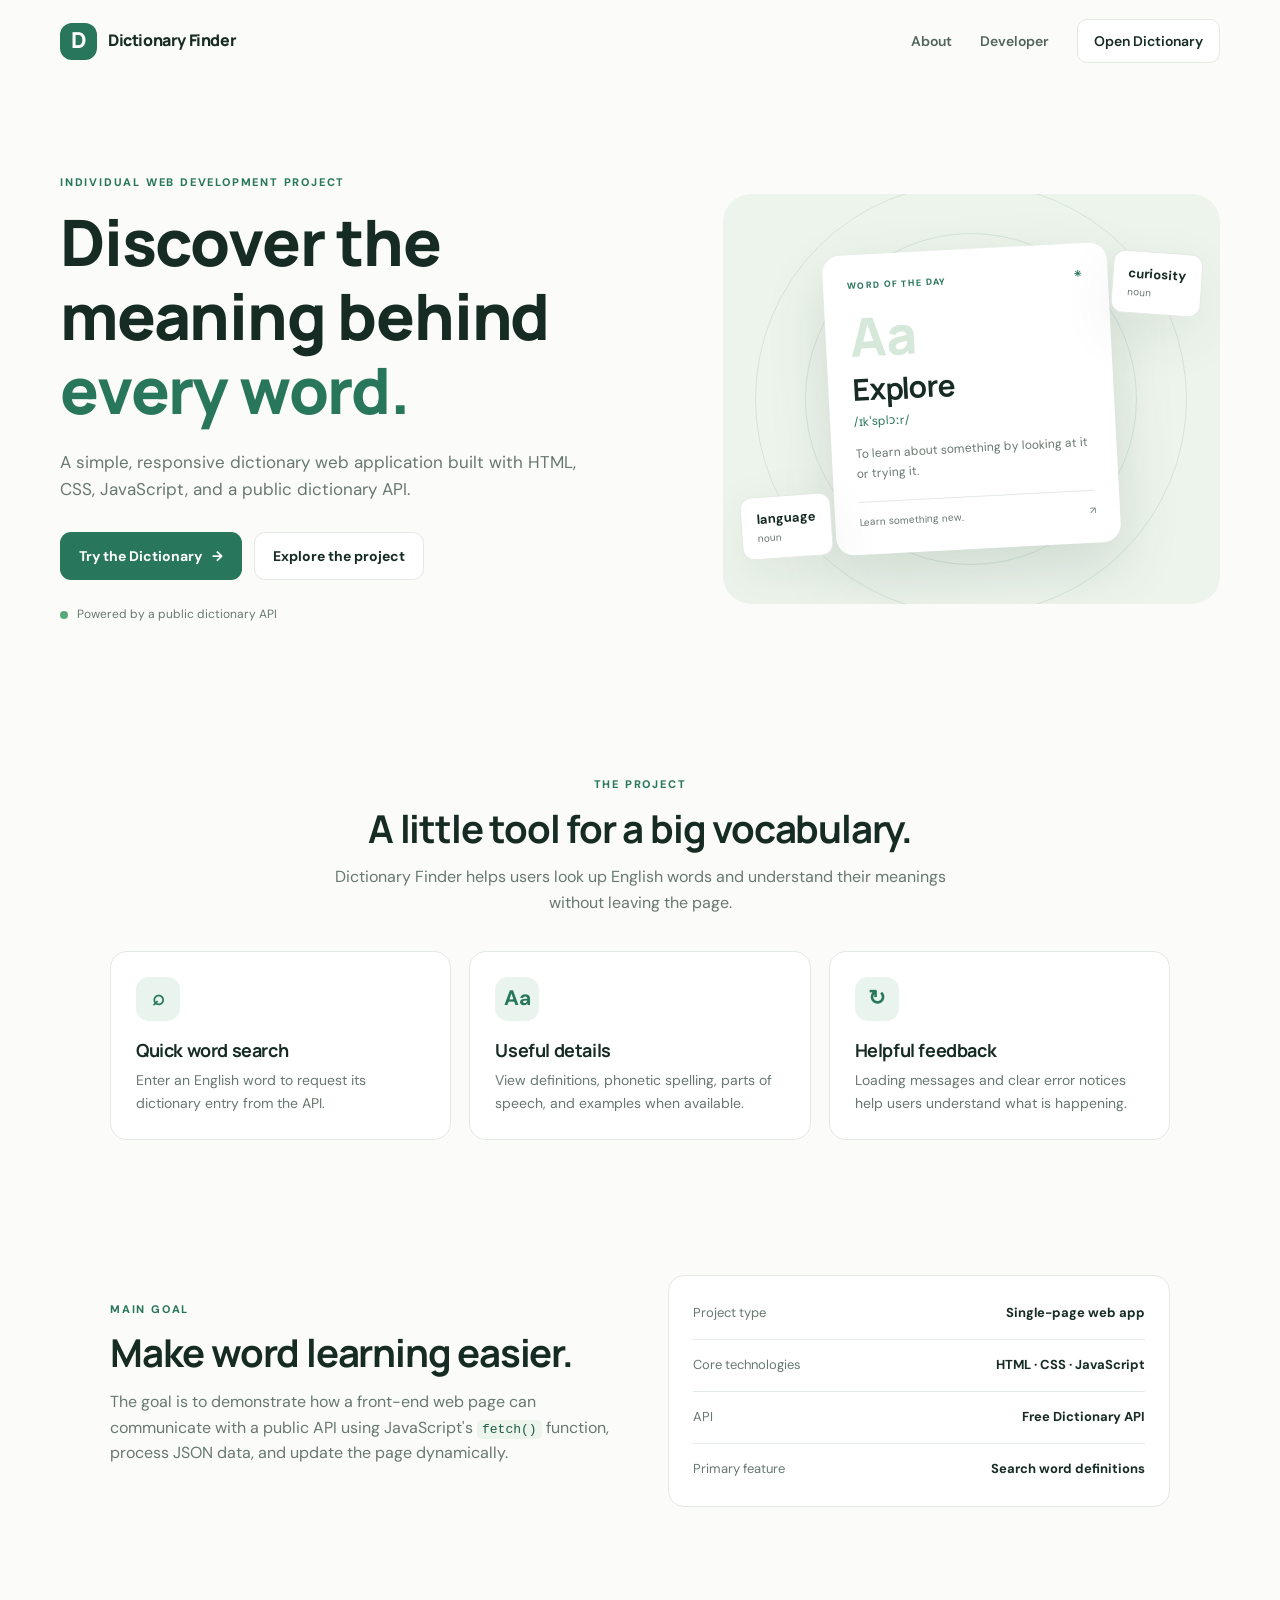
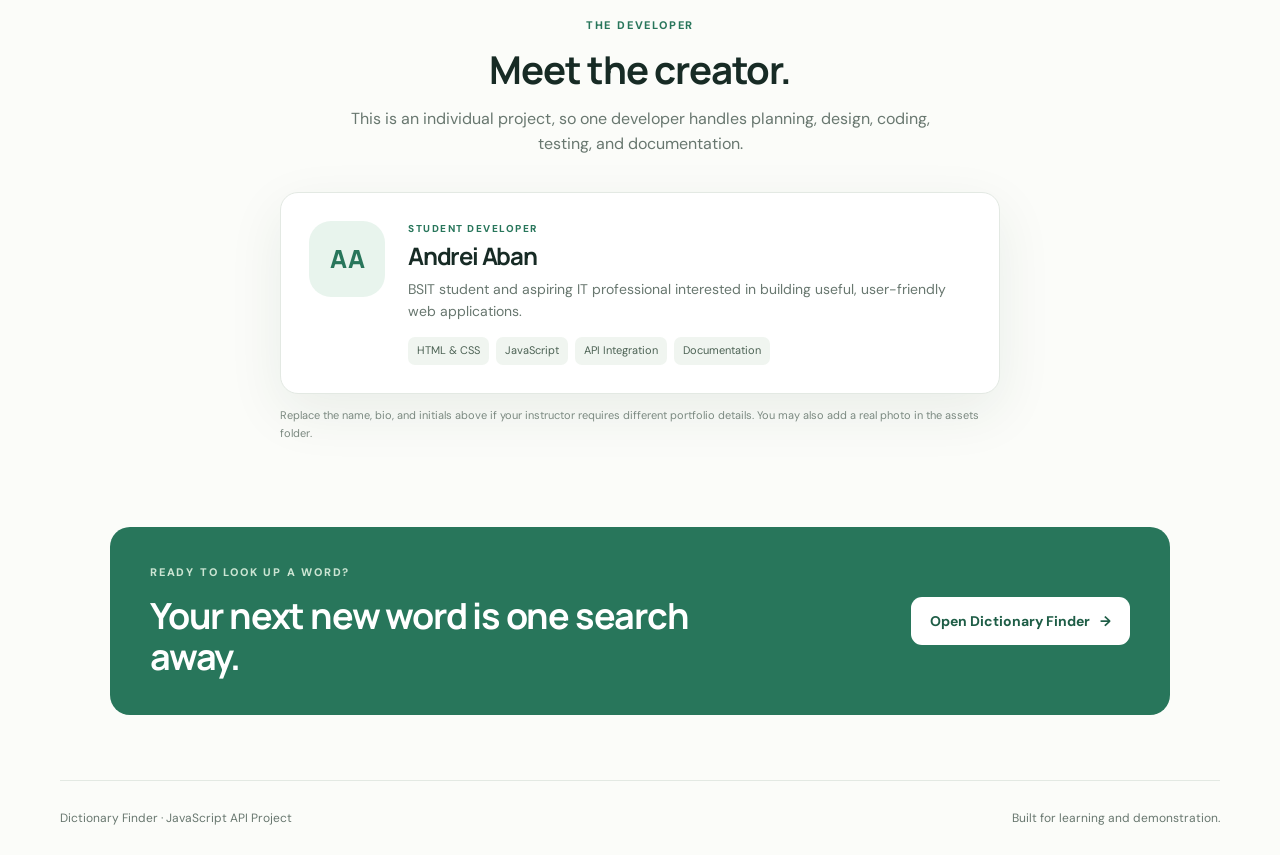
==== index.html @ cadd5a0a "Initial commit" ====
<!DOCTYPE html>
<html lang="en">
<head>
  <meta charset="UTF-8">
  <meta name="viewport" content="width=device-width, initial-scale=1.0">
  <meta name="description" content="Portfolio for the Dictionary Finder JavaScript API project.">
  <title>Dictionary Finder | Project Portfolio</title>
  <link rel="stylesheet" href="styles.css">
</head>
<body>
  <header class="site-header">
    <a class="brand" href="index.html" aria-label="Dictionary Finder home">
      <span class="brand-mark">D</span>
      <span>Dictionary Finder</span>
    </a>
    <nav aria-label="Main navigation">
      <a href="#about">About</a>
      <a href="#developer">Developer</a>
      <a class="nav-cta" href="app.html">Open Dictionary</a>
    </nav>
  </header>

  <main>
    <section class="hero portfolio-hero">
      <div class="hero-copy">
        <p class="eyebrow">INDIVIDUAL WEB DEVELOPMENT PROJECT</p>
        <h1>Discover the meaning behind <span>every word.</span></h1>
        <p class="hero-description">A simple, responsive dictionary web application built with HTML, CSS, JavaScript, and a public dictionary API.</p>
        <div class="hero-actions">
          <a class="button button-primary" href="app.html">Try the Dictionary <span aria-hidden="true">→</span></a>
          <a class="button button-secondary" href="#about">Explore the project</a>
        </div>
        <div class="hero-note"><span class="status-dot"></span> Powered by a public dictionary API</div>
      </div>
      <div class="hero-visual" aria-label="Decorative dictionary card">
        <div class="floating-word word-top">curiosity <span>noun</span></div>
        <div class="book-card">
          <div class="book-card-top"><span>WORD OF THE DAY</span><span>✳</span></div>
          <div class="big-letter">Aa</div>
          <h2>Explore</h2>
          <p class="phonetic">/ɪkˈsplɔːr/</p>
          <p>To learn about something by looking at it or trying it.</p>
          <div class="book-card-line"></div>
          <div class="book-card-footer"><span>Learn something new.</span><span>↗</span></div>
        </div>
        <div class="floating-word word-bottom">language <span>noun</span></div>
      </div>
    </section>

    <section class="section" id="about">
      <div class="section-heading">
        <p class="eyebrow">THE PROJECT</p>
        <h2>A little tool for a big vocabulary.</h2>
        <p>Dictionary Finder helps users look up English words and understand their meanings without leaving the page.</p>
      </div>
      <div class="feature-grid">
        <article class="feature-card">
          <span class="feature-icon">⌕</span>
          <h3>Quick word search</h3>
          <p>Enter an English word to request its dictionary entry from the API.</p>
        </article>
        <article class="feature-card">
          <span class="feature-icon">Aa</span>
          <h3>Useful details</h3>
          <p>View definitions, phonetic spelling, parts of speech, and examples when available.</p>
        </article>
        <article class="feature-card">
          <span class="feature-icon">↻</span>
          <h3>Helpful feedback</h3>
          <p>Loading messages and clear error notices help users understand what is happening.</p>
        </article>
      </div>
    </section>

    <section class="section project-details">
      <div>
        <p class="eyebrow">MAIN GOAL</p>
        <h2>Make word learning easier.</h2>
        <p>The goal is to demonstrate how a front-end web page can communicate with a public API using JavaScript's <code>fetch()</code> function, process JSON data, and update the page dynamically.</p>
      </div>
      <div class="details-panel">
        <div class="detail-row"><span>Project type</span><strong>Single-page web app</strong></div>
        <div class="detail-row"><span>Core technologies</span><strong>HTML · CSS · JavaScript</strong></div>
        <div class="detail-row"><span>API</span><strong>Free Dictionary API</strong></div>
        <div class="detail-row"><span>Primary feature</span><strong>Search word definitions</strong></div>
      </div>
    </section>

    <section class="section developer-section" id="developer">
      <div class="section-heading">
        <p class="eyebrow">THE DEVELOPER</p>
        <h2>Meet the creator.</h2>
        <p>This is an individual project, so one developer handles planning, design, coding, testing, and documentation.</p>
      </div>
      <article class="profile-card">
        <div class="profile-avatar" aria-hidden="true">AA</div>
        <div>
          <p class="profile-label">STUDENT DEVELOPER</p>
          <h3>Andrei Aban</h3>
          <p>BSIT student and aspiring IT professional interested in building useful, user-friendly web applications.</p>
          <div class="tag-list"><span>HTML & CSS</span><span>JavaScript</span><span>API Integration</span><span>Documentation</span></div>
        </div>
      </article>
      <p class="small-note">Replace the name, bio, and initials above if your instructor requires different portfolio details. You may also add a real photo in the assets folder.</p>
    </section>

    <section class="final-cta">
      <div>
        <p class="eyebrow">READY TO LOOK UP A WORD?</p>
        <h2>Your next new word is one search away.</h2>
      </div>
      <a class="button button-light" href="app.html">Open Dictionary Finder <span aria-hidden="true">→</span></a>
    </section>
  </main>

  <footer class="site-footer">
    <span>Dictionary Finder · JavaScript API Project</span>
    <span>Built for learning and demonstration.</span>
  </footer>
</body>
</html>
---- styles.css ----
@import url('https://fonts.googleapis.com/css2?family=DM+Sans:wght@400;500;600;700&family=Manrope:wght@400;500;600;700;800&display=swap');

:root {
  --ink: #172b25;
  --muted: #68776f;
  --green: #28765b;
  --green-dark: #1e5d46;
  --mint: #e8f4ed;
  --cream: #fbfcf9;
  --line: #e3e9e3;
  --white: #ffffff;
  --gold: #e5b75c;
  --shadow: 0 18px 55px rgba(27, 61, 44, 0.08);
}
* { box-sizing: border-box; }
html { scroll-behavior: smooth; }
body { margin: 0; background: var(--cream); color: var(--ink); font-family: 'DM Sans', Arial, sans-serif; line-height: 1.6; }
a { color: inherit; text-decoration: none; }
button, input { font: inherit; }
button, a { -webkit-tap-highlight-color: transparent; }
button:focus-visible, a:focus-visible, input:focus-visible { outline: 3px solid #8dc9a9; outline-offset: 3px; }
.site-header { width: min(1160px, calc(100% - 48px)); min-height: 82px; margin: 0 auto; display: flex; align-items: center; justify-content: space-between; gap: 24px; }
.brand { display: inline-flex; align-items: center; gap: 11px; font-family: Manrope, sans-serif; font-weight: 800; letter-spacing: -0.4px; }
.brand-mark { display: grid; place-items: center; width: 37px; height: 37px; border-radius: 12px; background: var(--green); color: white; font-size: 22px; }
.site-header nav { display: flex; align-items: center; gap: 28px; font-size: 14px; font-weight: 600; color: #52645b; }
.site-header nav a:hover { color: var(--green); }
.nav-cta { padding: 10px 16px; border: 1px solid var(--line); border-radius: 10px; background: white; color: var(--ink); }
.hero { width: min(1160px, calc(100% - 48px)); margin: 32px auto 0; }
.portfolio-hero { display: grid; grid-template-columns: 1.1fr 0.9fr; align-items: center; gap: 55px; padding: 60px 0 92px; }
.eyebrow { margin: 0 0 13px; color: var(--green); font-size: 11px; font-weight: 800; letter-spacing: 1.8px; }
h1, h2, h3, p { margin-top: 0; }
h1, h2, h3 { font-family: Manrope, 'DM Sans', sans-serif; letter-spacing: -1.2px; line-height: 1.16; }
h1 { margin-bottom: 22px; font-size: clamp(38px, 5vw, 64px); font-weight: 800; }
h1 span { color: var(--green); }
.hero-description { max-width: 540px; margin-bottom: 28px; color: var(--muted); font-size: 17px; }
.hero-actions { display: flex; flex-wrap: wrap; gap: 12px; }
.button { min-height: 47px; display: inline-flex; justify-content: center; align-items: center; gap: 10px; padding: 12px 18px; border: 1px solid transparent; border-radius: 11px; font-weight: 700; font-size: 14px; cursor: pointer; transition: transform .18s ease, background .18s ease; }
.button:hover { transform: translateY(-2px); }
.button-primary { background: var(--green); color: white; }
.button-primary:hover { background: var(--green-dark); }
.button-secondary { background: white; border-color: var(--line); color: var(--ink); }
.button-light { background: white; color: var(--green-dark); white-space: nowrap; }
.hero-note { display: flex; align-items: center; gap: 9px; margin-top: 25px; color: var(--muted); font-size: 12px; }
.status-dot { width: 8px; height: 8px; background: #58a878; border-radius: 50%; }
.hero-visual { position: relative; min-height: 410px; display: grid; place-items: center; border-radius: 28px; background: #edf4ec; overflow: hidden; }
.hero-visual::before, .hero-visual::after { position: absolute; content: ""; border: 1px solid #d5e4d7; border-radius: 50%; }
.hero-visual::before { width: 330px; height: 330px; }
.hero-visual::after { width: 430px; height: 430px; }
.book-card { z-index: 1; width: min(285px, 72%); padding: 23px; border: 1px solid rgba(255,255,255,.9); border-radius: 18px; background: white; box-shadow: 0 24px 60px rgba(33, 77, 53, .15); transform: rotate(-3deg); }
.book-card-top, .book-card-footer { display: flex; justify-content: space-between; align-items: center; }
.book-card-top { color: var(--green); font-size: 9px; font-weight: 800; letter-spacing: 1.3px; }
.big-letter { margin-top: 18px; color: #d5e8d9; font-family: Manrope, sans-serif; font-size: 53px; font-weight: 800; line-height: 1; }
.book-card h2 { margin: 9px 0 0; font-size: 30px; }
.phonetic { margin: 5px 0 13px; color: var(--green); font-size: 12px; }
.book-card p:not(.phonetic) { margin-bottom: 18px; color: var(--muted); font-size: 12px; }
.book-card-line { height: 1px; background: var(--line); }
.book-card-footer { padding-top: 12px; color: var(--muted); font-size: 10px; }
.floating-word { position: absolute; z-index: 2; padding: 12px 15px; border: 1px solid var(--line); border-radius: 12px; background: white; box-shadow: var(--shadow); font-weight: 700; font-size: 13px; }
.floating-word span { display: block; color: var(--muted); font-size: 10px; font-weight: 400; }
.word-top { top: 58px; right: 18px; transform: rotate(4deg); }
.word-bottom { bottom: 46px; left: 18px; transform: rotate(-4deg); }
.section { width: min(1060px, calc(100% - 48px)); margin: 0 auto; padding: 60px 0; }
.section-heading { max-width: 620px; margin: 0 auto 35px; text-align: center; }
.section-heading h2, .project-details h2 { margin-bottom: 13px; font-size: clamp(28px, 3vw, 40px); }
.section-heading > p:last-child, .project-details > div:first-child > p:last-child { color: var(--muted); }
.feature-grid { display: grid; grid-template-columns: repeat(3, 1fr); gap: 18px; }
.feature-card { padding: 25px; border: 1px solid var(--line); border-radius: 17px; background: white; }
.feature-icon { display: grid; place-items: center; width: 44px; height: 44px; margin-bottom: 19px; border-radius: 13px; background: var(--mint); color: var(--green); font-size: 21px; font-weight: 700; }
.feature-card h3 { margin-bottom: 9px; font-size: 18px; letter-spacing: -.4px; }
.feature-card p { margin-bottom: 0; color: var(--muted); font-size: 14px; }
.project-details { display: grid; grid-template-columns: 1fr 1fr; align-items: center; gap: 55px; padding-top: 75px; padding-bottom: 75px; }
.project-details code { padding: 2px 5px; border-radius: 5px; background: #edf4ec; color: var(--green-dark); }
.details-panel { padding: 12px 24px; border: 1px solid var(--line); border-radius: 16px; background: white; }
.detail-row { display: flex; justify-content: space-between; gap: 20px; padding: 15px 0; border-bottom: 1px solid var(--line); font-size: 13px; }
.detail-row:last-child { border-bottom: 0; }
.detail-row span { color: var(--muted); }
.detail-row strong { text-align: right; }
.developer-section { padding-top: 35px; padding-bottom: 85px; }
.profile-card { display: flex; align-items: flex-start; gap: 23px; max-width: 720px; margin: 0 auto; padding: 28px; border: 1px solid var(--line); border-radius: 18px; background: white; box-shadow: var(--shadow); }
.profile-avatar { flex: 0 0 76px; display: grid; place-items: center; width: 76px; height: 76px; border-radius: 22px; background: var(--mint); color: var(--green); font-family: Manrope, sans-serif; font-size: 25px; font-weight: 800; }
.profile-label { margin-bottom: 5px; color: var(--green); font-size: 10px; font-weight: 800; letter-spacing: 1.5px; }
.profile-card h3 { margin-bottom: 8px; font-size: 24px; }
.profile-card p:not(.profile-label) { margin-bottom: 15px; color: var(--muted); font-size: 14px; }
.tag-list { display: flex; flex-wrap: wrap; gap: 7px; }
.tag-list span { padding: 5px 9px; border-radius: 7px; background: #f0f5f0; color: #4c6254; font-size: 11px; }
.small-note { max-width: 720px; margin: 13px auto 0; color: #7b8980; font-size: 11px; }
.final-cta { width: min(1060px, calc(100% - 48px)); margin: 0 auto 65px; padding: 37px 40px; display: flex; align-items: center; justify-content: space-between; gap: 25px; border-radius: 20px; background: var(--green); color: white; }
.final-cta .eyebrow { color: #cce5d3; }
.final-cta h2 { max-width: 550px; margin-bottom: 0; font-size: clamp(25px, 3vw, 36px); }
.site-footer { width: min(1160px, calc(100% - 48px)); min-height: 75px; margin: 0 auto; display: flex; align-items: center; justify-content: space-between; gap: 20px; border-top: 1px solid var(--line); color: var(--muted); font-size: 12px; }
.site-footer a:hover { color: var(--green); }

/* Dictionary app */
.app-page { min-height: 100vh; }
.dictionary-main { width: min(850px, calc(100% - 40px)); margin: 0 auto; padding: 44px 0 70px; }
.dictionary-intro { margin: 0 auto 31px; text-align: center; }
.dictionary-intro h1 { max-width: 720px; margin: 0 auto 15px; font-size: clamp(35px, 5vw, 54px); }
.dictionary-intro > p:last-child { max-width: 590px; margin: 0 auto; color: var(--muted); }
.search-panel { padding: 25px; border: 1px solid var(--line); border-radius: 18px; background: white; box-shadow: var(--shadow); }
.search-panel h2 { margin-bottom: 17px; font-size: 19px; letter-spacing: -.3px; }
.search-input-wrap { display: flex; align-items: center; gap: 12px; padding: 7px; border: 1px solid #dce5dc; border-radius: 13px; background: #fbfdfb; }
.search-input-wrap > span { padding-left: 9px; color: var(--green); font-size: 25px; }
.search-input-wrap input { width: 100%; min-width: 0; padding: 10px 0; border: 0; outline: 0; background: transparent; color: var(--ink); }
.search-input-wrap input:focus-visible { outline: 0; }
.search-input-wrap:focus-within { border-color: #6eaa85; box-shadow: 0 0 0 3px #e1f1e6; }
.search-input-wrap button { flex-shrink: 0; }
.input-hint { margin: 9px 0 0; color: var(--muted); font-size: 11px; }
.quick-search { display: flex; flex-wrap: wrap; align-items: center; gap: 8px; margin-top: 18px; color: var(--muted); font-size: 12px; }
.word-chip { padding: 6px 10px; border: 1px solid var(--line); border-radius: 999px; background: white; color: #4f6458; font-size: 12px; cursor: pointer; }
.word-chip:hover { border-color: #9ec5aa; background: var(--mint); }
.message-area { margin-top: 25px; }
.empty-state, .status-card { padding: 42px 25px; border: 1px dashed #d6e2d7; border-radius: 17px; background: #f7faf6; text-align: center; }
.empty-icon { display: grid; place-items: center; width: 60px; height: 60px; margin: 0 auto 18px; border-radius: 18px; background: var(--mint); color: var(--green); font-family: Manrope, sans-serif; font-size: 25px; font-weight: 800; }
.empty-state h2, .status-card h2 { margin-bottom: 7px; font-size: 21px; letter-spacing: -.5px; }
.empty-state p, .status-card p { margin-bottom: 0; color: var(--muted); font-size: 14px; }
.status-card.error { border-color: #efceca; background: #fff8f7; }
.status-card.error h2 { color: #a83f35; }
.status-card.loading .loader { width: 27px; height: 27px; margin: 0 auto 14px; border: 3px solid #dbe9de; border-top-color: var(--green); border-radius: 50%; animation: spin .8s linear infinite; }
@keyframes spin { to { transform: rotate(360deg); } }
.result-card { overflow: hidden; border: 1px solid var(--line); border-radius: 18px; background: white; box-shadow: var(--shadow); }
.result-header { padding: 27px 28px 22px; background: linear-gradient(115deg, #f0f7f0, #fbfdfb); border-bottom: 1px solid var(--line); }
.result-kicker { margin-bottom: 6px; color: var(--green); font-size: 10px; font-weight: 800; letter-spacing: 1.5px; text-transform: uppercase; }
.result-word-row { display: flex; align-items: center; justify-content: space-between; gap: 15px; }
.result-word { margin: 0; overflow-wrap: anywhere; font-size: clamp(32px, 5vw, 44px); }
.pronunciation { margin: 6px 0 0; color: var(--muted); font-size: 14px; }
.audio-button { display: grid; flex: 0 0 44px; place-items: center; width: 44px; height: 44px; border: 1px solid #cfe1d2; border-radius: 50%; background: white; color: var(--green); font-size: 18px; cursor: pointer; }
.audio-button:disabled { opacity: .35; cursor: not-allowed; }
.result-body { padding: 25px 28px 28px; }
.meaning-block + .meaning-block { margin-top: 25px; padding-top: 22px; border-top: 1px solid var(--line); }
.part-of-speech { display: flex; align-items: center; gap: 12px; margin-bottom: 14px; font-family: Manrope, sans-serif; font-size: 17px; font-weight: 800; }
.part-of-speech::after { height: 1px; flex: 1; background: var(--line); content: ""; }
.definition-list { margin: 0; padding-left: 22px; }
.definition-list li { padding-left: 4px; margin: 0 0 15px; }
.definition-list li::marker { color: var(--green); font-weight: 700; }
.definition-text { margin-bottom: 5px; font-size: 14px; }
.example-text { margin: 5px 0 0; color: var(--muted); font-size: 13px; font-style: italic; }
.example-label { color: var(--green); font-style: normal; font-weight: 700; }
.synonym-row { display: flex; flex-wrap: wrap; align-items: center; gap: 7px; margin-top: 15px; }
.synonym-label { color: var(--muted); font-size: 12px; font-weight: 700; }
.synonym-chip { padding: 4px 9px; border: 1px solid var(--line); border-radius: 999px; color: var(--green-dark); font-size: 12px; }
.result-source { padding: 12px 28px; border-top: 1px solid var(--line); color: var(--muted); font-size: 11px; }
.result-source a { color: var(--green); text-decoration: underline; text-underline-offset: 2px; }
.recent-section { margin-top: 40px; }
.recent-heading { display: flex; align-items: end; justify-content: space-between; gap: 20px; margin-bottom: 15px; }
.recent-heading .eyebrow { margin-bottom: 5px; }
.recent-heading h2 { margin-bottom: 0; font-size: 24px; }
.text-button { padding: 5px 0; border: 0; background: transparent; color: var(--green); font-size: 12px; font-weight: 700; cursor: pointer; }
.text-button:hover { text-decoration: underline; }
.history-list { display: flex; flex-wrap: wrap; gap: 9px; }
.history-item { padding: 9px 13px; border: 1px solid var(--line); border-radius: 10px; background: white; color: #4f6458; font-size: 13px; cursor: pointer; }
.history-item:hover { border-color: #9ec5aa; background: var(--mint); }
.muted-text { color: var(--muted); font-size: 13px; }
.api-note { display: flex; align-items: flex-start; gap: 12px; margin-top: 35px; padding: 17px; border-radius: 13px; background: #eef4ed; }
.api-note-icon { display: grid; flex: 0 0 22px; place-items: center; width: 22px; height: 22px; border-radius: 50%; background: #d4e8d7; color: var(--green-dark); font-size: 12px; font-weight: 800; }
.api-note p { margin: 0; color: #52665a; font-size: 12px; }
.api-note strong { color: var(--ink); }
.sr-only { position: absolute; width: 1px; height: 1px; padding: 0; margin: -1px; overflow: hidden; clip: rect(0,0,0,0); white-space: nowrap; border: 0; }

@media (max-width: 760px) {
  .site-header { width: min(100% - 32px, 1160px); min-height: 70px; }
  .site-header nav { gap: 12px; font-size: 12px; }
  .site-header nav a:not(.nav-cta) { display: none; }
  .brand { font-size: 14px; }
  .portfolio-hero { grid-template-columns: 1fr; gap: 35px; padding: 35px 0 65px; }
  .hero-visual { min-height: 360px; }
  .feature-grid { grid-template-columns: 1fr; }
  .project-details { grid-template-columns: 1fr; gap: 25px; }
  .section { padding: 45px 0; }
  .final-cta { align-items: flex-start; flex-direction: column; padding: 29px 25px; }
  .site-footer { align-items: flex-start; flex-direction: column; justify-content: center; padding: 18px 0; gap: 5px; }
}
@media (max-width: 480px) {
  .site-header { width: calc(100% - 28px); gap: 10px; }
  .brand { gap: 7px; font-size: 12px; }
  .brand-mark { width: 32px; height: 32px; border-radius: 10px; font-size: 19px; }
  .nav-cta { padding: 8px 10px; }
  .hero, .section, .final-cta { width: calc(100% - 28px); }
  .hero-visual { min-height: 320px; }
  .word-top { top: 28px; right: 10px; }
  .word-bottom { bottom: 25px; left: 10px; }
  .search-panel { padding: 17px; }
  .search-input-wrap { flex-wrap: wrap; gap: 7px; }
  .search-input-wrap > span { padding-left: 5px; }
  .search-input-wrap input { width: calc(100% - 50px); }
  .search-input-wrap button { width: 100%; }
  .dictionary-main { width: calc(100% - 28px); padding-top: 30px; }
  .result-header, .result-body { padding-left: 19px; padding-right: 19px; }
  .result-source { padding-left: 19px; padding-right: 19px; }
  .profile-card { flex-direction: column; padding: 22px; }
  .detail-row { flex-direction: column; gap: 3px; }
  .detail-row strong { text-align: left; }
  .recent-heading h2 { font-size: 20px; }
}
@media (prefers-reduced-motion: reduce) {
  *, *::before, *::after { scroll-behavior: auto !important; animation-duration: .01ms !important; transition-duration: .01ms !important; }
}

.synonym-chip { background: #fff; cursor: pointer; font: inherit; }
.synonym-chip:hover { background: var(--mint); border-color: #9ec5aa; }
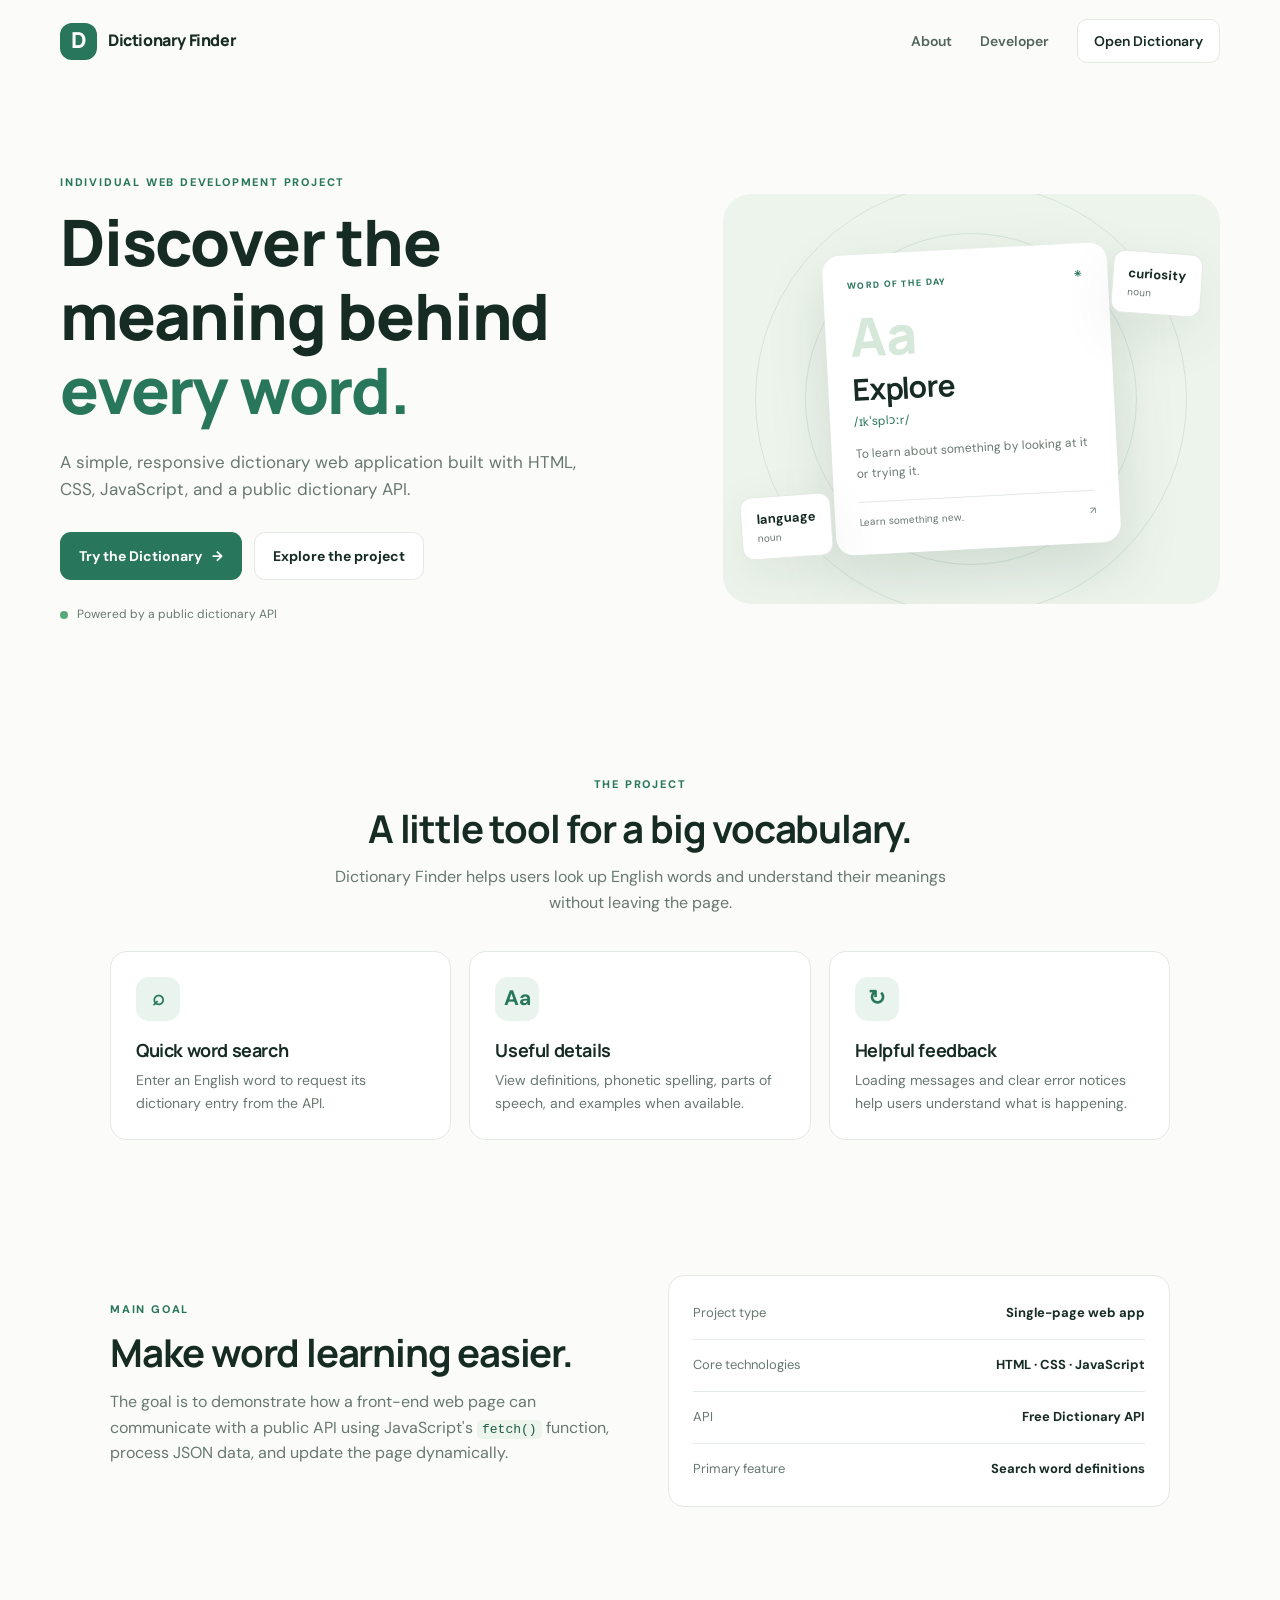
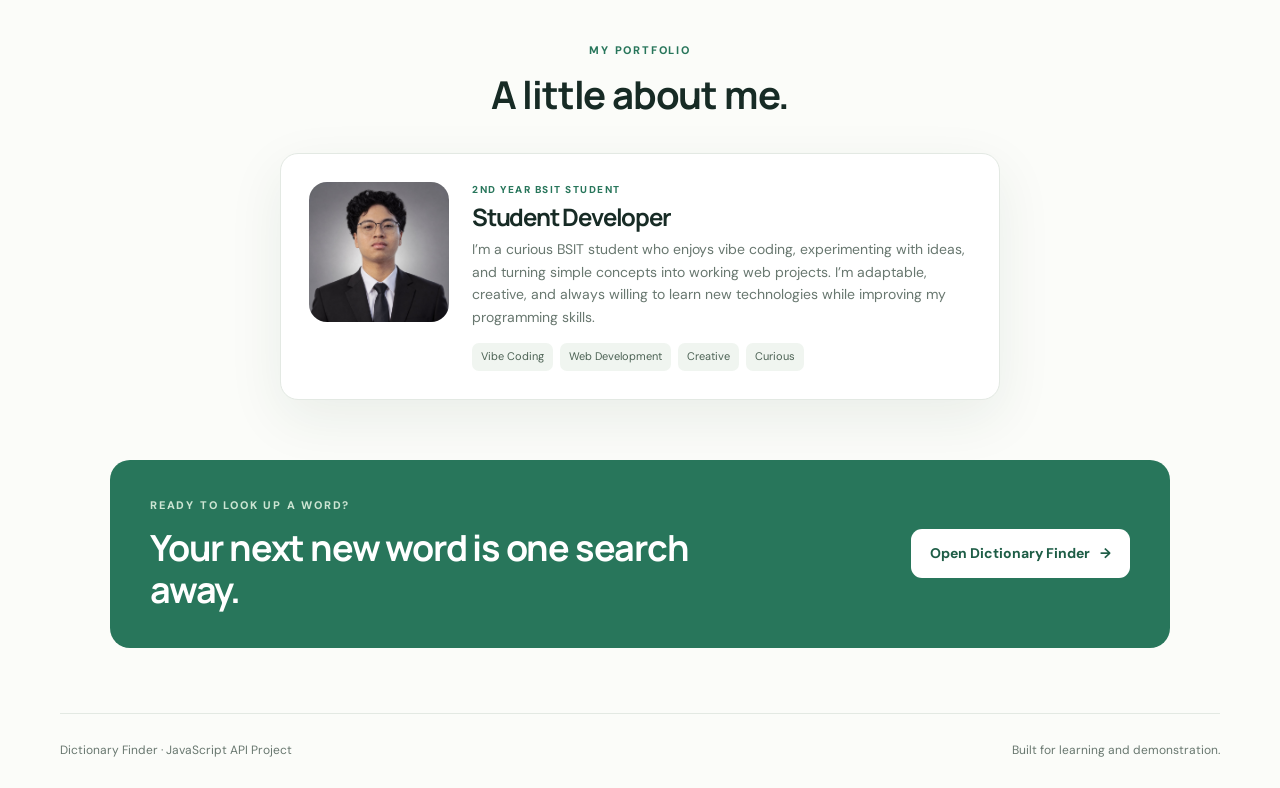
==== commit 7e3812f4: "Update portfolio and add profile photo" ====
--- a/index.html
+++ b/index.html
@@ -86,22 +86,20 @@
       </div>
     </section>
 
-    <section class="section developer-section" id="developer">
+    <section class="section" id="portfolio">
       <div class="section-heading">
-        <p class="eyebrow">THE DEVELOPER</p>
-        <h2>Meet the creator.</h2>
-        <p>This is an individual project, so one developer handles planning, design, coding, testing, and documentation.</p>
+        <p class="eyebrow">MY PORTFOLIO</p>
+        <h2>A little about me.</h2>
       </div>
       <article class="profile-card">
-        <div class="profile-avatar" aria-hidden="true">AA</div>
+        <img src="me.jpg" alt="Student developer portrait" style="width: 140px; height: 140px; object-fit: cover; border-radius: 18px; flex: 0 0 140px;">
         <div>
-          <p class="profile-label">STUDENT DEVELOPER</p>
-          <h3>Andrei Aban</h3>
-          <p>BSIT student and aspiring IT professional interested in building useful, user-friendly web applications.</p>
-          <div class="tag-list"><span>HTML & CSS</span><span>JavaScript</span><span>API Integration</span><span>Documentation</span></div>
+          <p class="profile-label">2ND YEAR BSIT STUDENT</p>
+          <h3>Student Developer</h3>
+          <p>I’m a curious BSIT student who enjoys vibe coding, experimenting with ideas, and turning simple concepts into working web projects. I’m adaptable, creative, and always willing to learn new technologies while improving my programming skills.</p>
+          <div class="tag-list"><span>Vibe Coding</span><span>Web Development</span><span>Creative</span><span>Curious</span></div>
         </div>
       </article>
-      <p class="small-note">Replace the name, bio, and initials above if your instructor requires different portfolio details. You may also add a real photo in the assets folder.</p>
     </section>
 
     <section class="final-cta">
--- a/styles.css
+++ b/styles.css
@@ -197,3 +197,11 @@
 
 .synonym-chip { background: #fff; cursor: pointer; font: inherit; }
 .synonym-chip:hover { background: var(--mint); border-color: #9ec5aa; }
+
+.profile-photo img {
+  width: 150px;
+  height: 150px;
+  object-fit: cover;
+  border-radius: 50%;
+  border: 4px solid #1f7a4d;
+}
